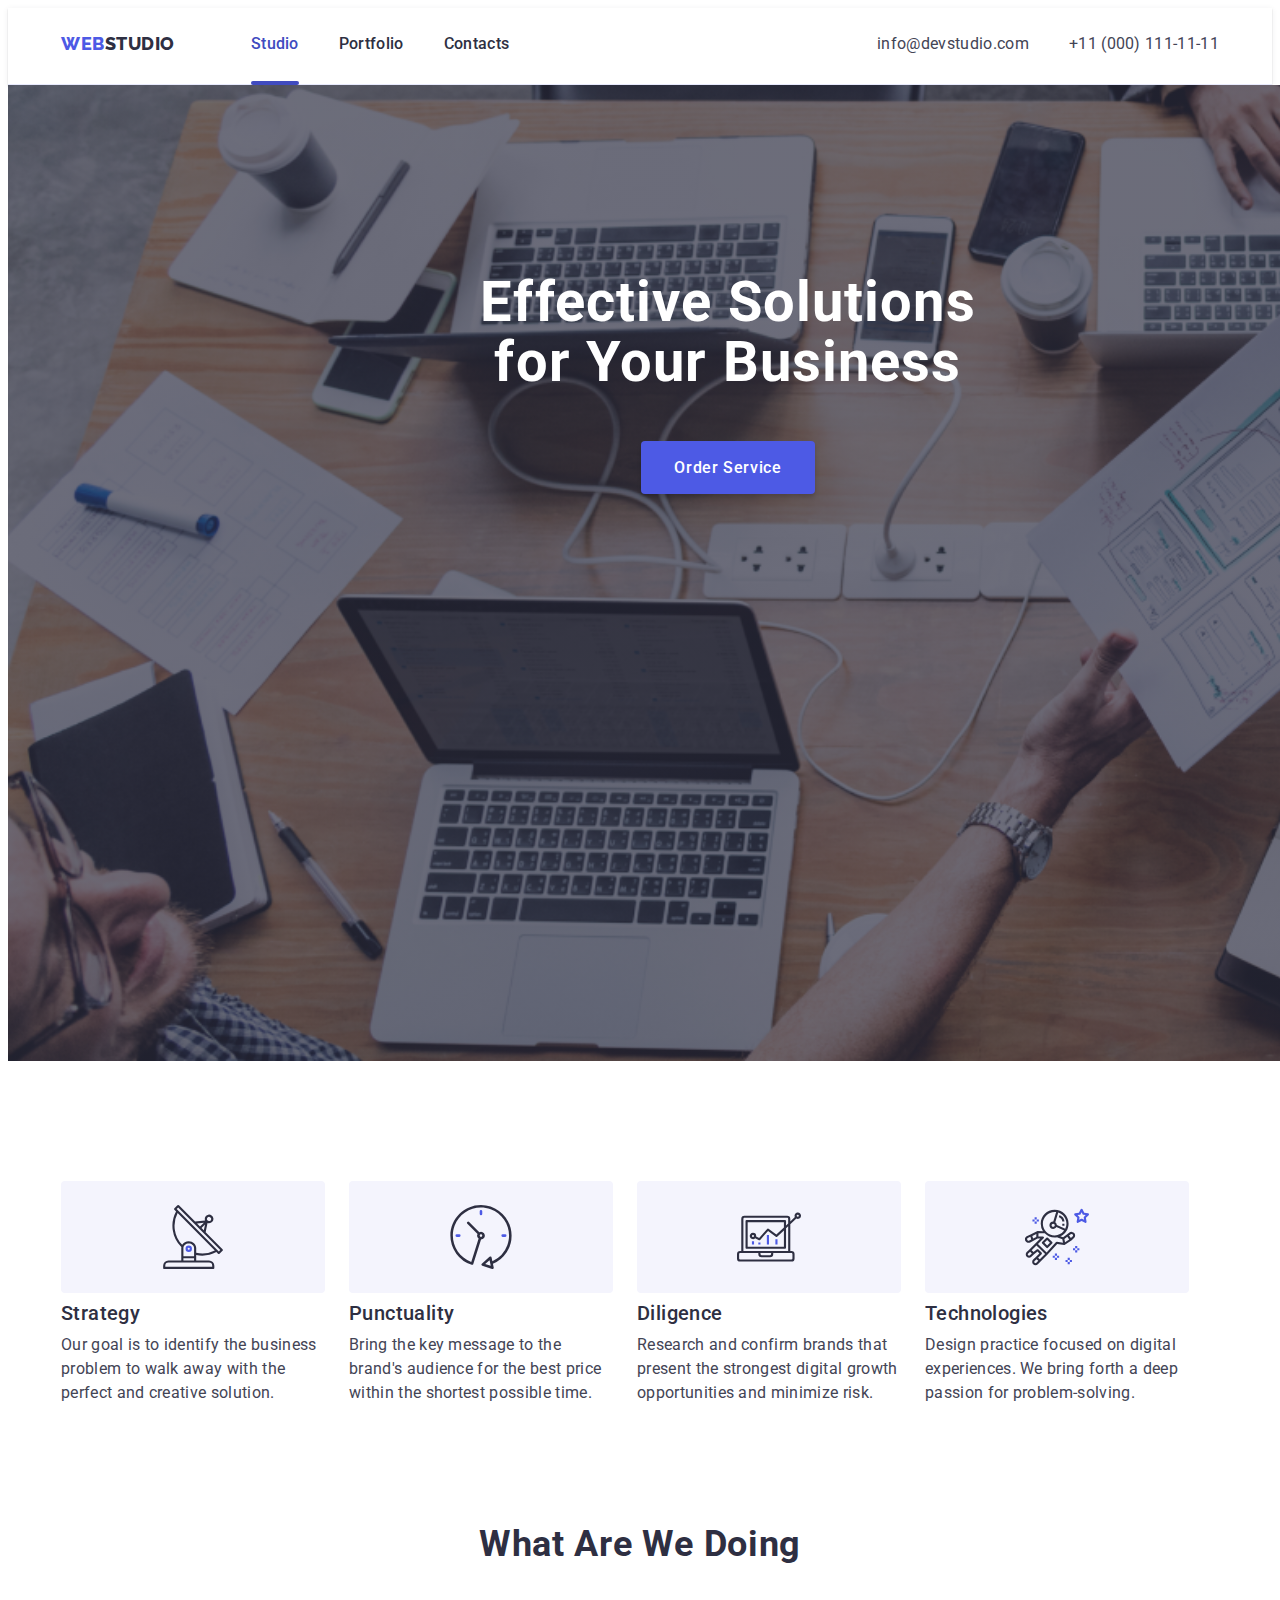
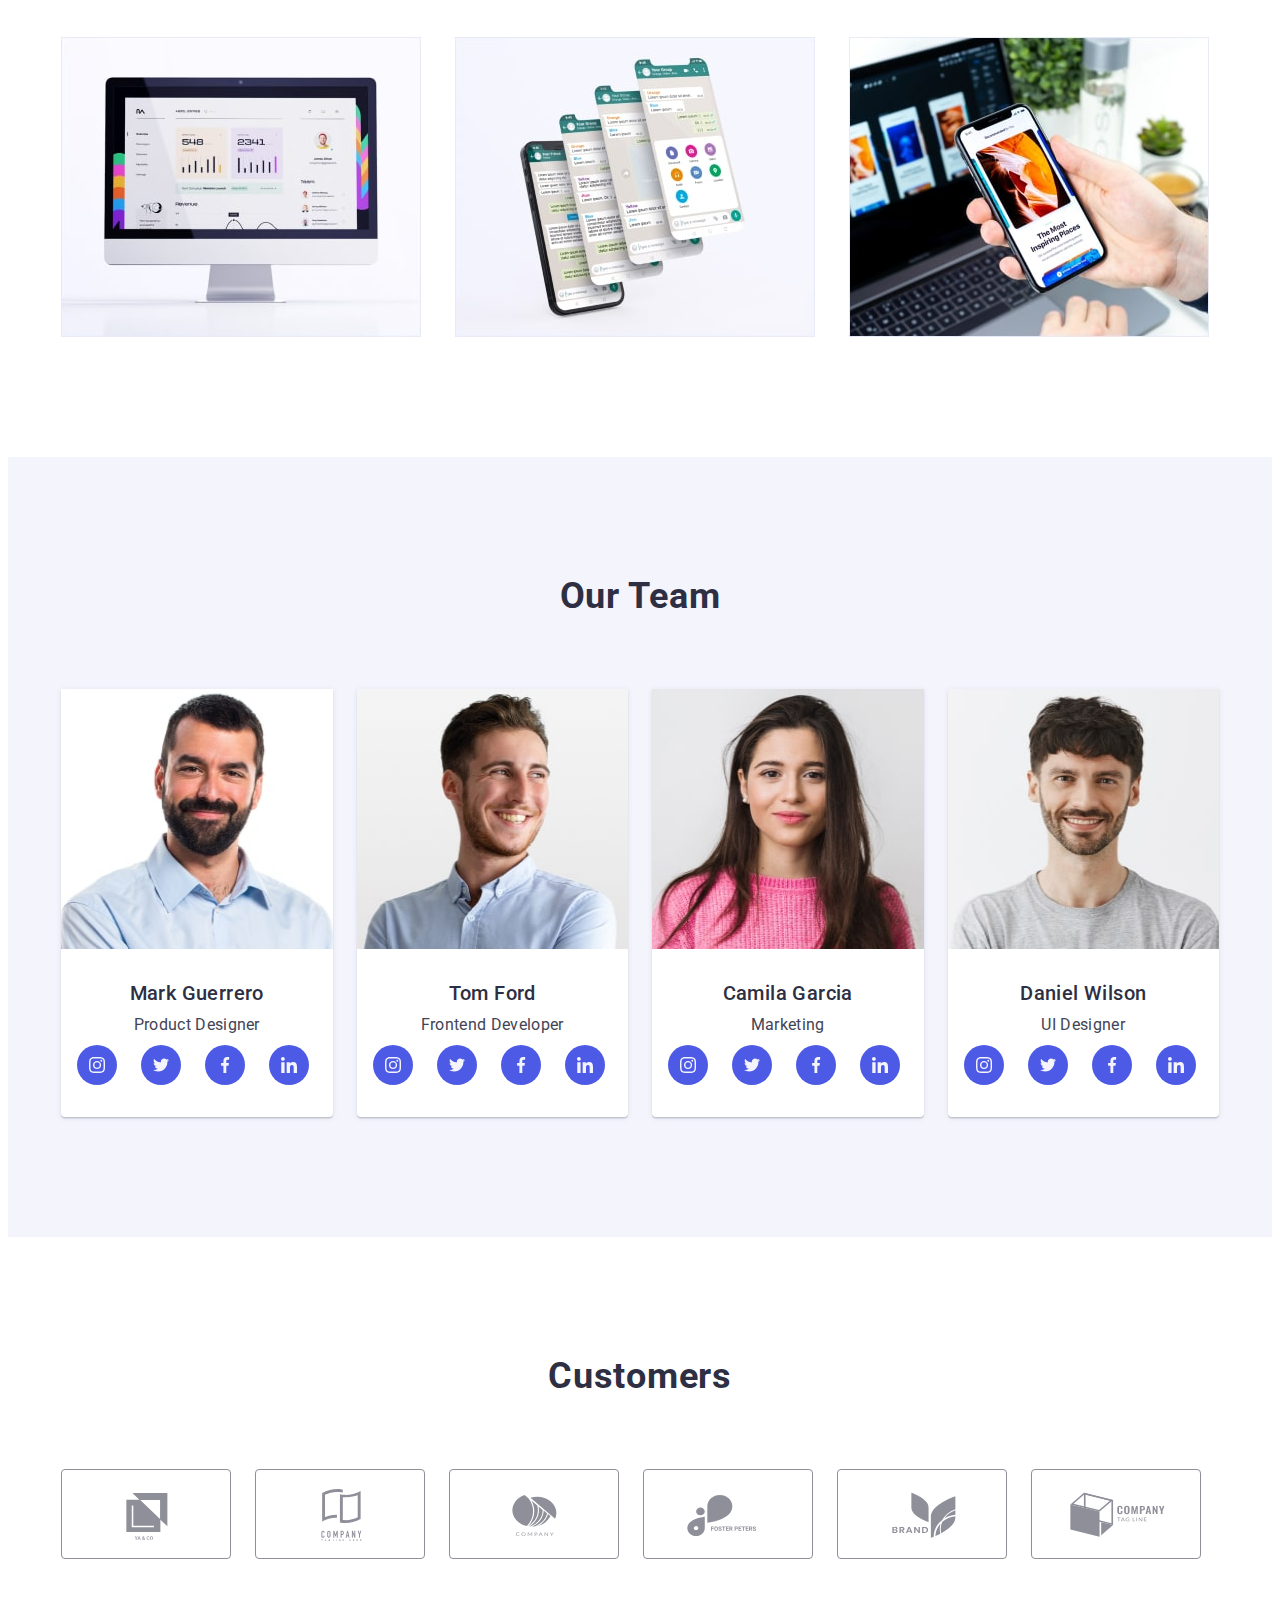
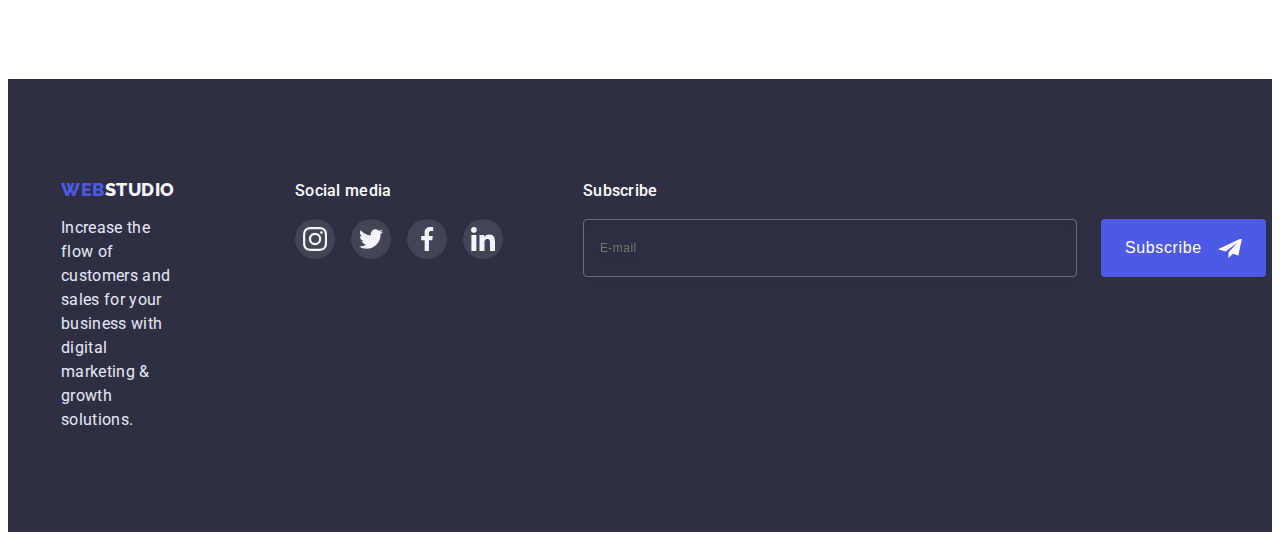
==== index.html @ 468de04d "modal" ====
<!DOCTYPE html>
<html lang="en">
  <head>
    <meta charset="UTF-8" />
    <meta http-equiv="X-UA-Compatible" content="IE=edge" />
    <meta name="viewport" content="width=device-width, initial-scale=1.0" />
    <link rel="preconnect" href="https://fonts.googleapis.com" />
    <link rel="preconnect" href="https://fonts.gstatic.com" crossorigin />
    <link
      href="https://fonts.googleapis.com/css2?family=Raleway:wght@800&family=Roboto:wght@400;500;700;900&display=swap"
      rel="stylesheet"
    />
    <link
      rel="stylesheet"
      href="https://cdnjs.cloudflare.com/ajax/libs/modern-normalize/1.1.0/modern-normalize.min.css"
      integrity="sha512-wpPYUAdjBVSE4KJnH1VR1HeZfpl1ub8YT/NKx4PuQ5NmX2tKuGu6U/JRp5y+Y8XG2tV+wKQpNHVUX03MfMFn9Q=="
      crossorigin="anonymous"
      referrerpolicy="no-referrer"
    />
    <link rel="stylesheet" href="./css/style.css" />
    <title>WebStudio</title>
  </head>
  <body>
    <!-- $$$$$$$$$$$$$$$$$$$$ HEADER $$$$$$$$$$$$$$$$$$$$ -->
    <header class="header">
      <div class="container container-header">
        <nav class="header-nav">
          <a href="./index.html" class="header-logo-link link"
            ><span class="header-span">Web</span>Studio</a
          >
          <ul class="header-nav-list list">
            <li class="header-nav-item">
              <a href="./index.html" class="header-nav-link link current"
                >Studio</a
              >
            </li>
            <li class="header-nav-item">
              <a href="./portfolio.html" class="header-nav-link link"
                >Portfolio</a
              >
            </li>
            <li class="header-nav-item">
              <a href="" class="header-nav-link link">Contacts</a>
            </li>
          </ul>
        </nav>
        <address class="header-address">
          <ul class="header-address-list list">
            <li class="header-address-item">
              <a
                href="mailto:info@devstudio.com"
                class="header-address-link link"
                >info@devstudio.com</a
              >
            </li>
            <li class="header-address-item">
              <a href="tel:+110001111111" class="header-address-link link"
                >+11 (000) 111-11-11</a
              >
            </li>
          </ul>
        </address>
      </div>
    </header>
    <!-- $$$$$$$$$$$$$$$$$$$$ /HEADER $$$$$$$$$$$$$$$$$$$$ -->
    <!-- $$$$$$$$$$$$$$$$$$$$ MAIN $$$$$$$$$$$$$$$$$$$$ -->
    <main class="main">
      <!-- ********** HERO ********** -->
      <section class="hero">
        <div class="container container-hero">
          <h1 class="hero-title">Effective Solutions for Your Business</h1>
          <button type="button" class="hero-btn" data-modal-open>
            Order Service
          </button>
        </div>
      </section>
      <!-- ********** /HERO ********** -->
      <!-- ********** SKILLS ********** -->
      <section class="skills">
        <div class="container container-slills">
          <h2 class="hidden">Skills</h2>
          <ul class="skills-list list">
            <li class="skills-item">
              <div class="skills-item-div">
                <svg class="skills-svg" width="64" height="64">
                  <use href="./images/svg/sprite.svg#icon-antenna"></use>
                </svg>
              </div>
              <h3 class="skills-item-title">Strategy</h3>
              <p class="skills-item-text">
                Our goal is to identify the business problem to walk away with
                the perfect and creative solution.
              </p>
            </li>
            <li class="skills-item">
              <div class="skills-item-div">
                <svg class="skills-svg" width="64" height="64">
                  <use href="./images/svg/sprite.svg#icon-clock"></use>
                </svg>
              </div>
              <h3 class="skills-item-title">Punctuality</h3>
              <p class="skills-item-text">
                Bring the key message to the brand's audience for the best price
                within the shortest possible time.
              </p>
            </li>
            <li class="skills-item">
              <div class="skills-item-div">
                <svg class="skills-svg" width="64" height="64">
                  <use href="./images/svg/sprite.svg#icon-diagram"></use>
                </svg>
              </div>
              <h3 class="skills-item-title">Diligence</h3>
              <p class="skills-item-text">
                Research and confirm brands that present the strongest digital
                growth opportunities and minimize risk.
              </p>
            </li>
            <li class="skills-item">
              <div class="skills-item-div">
                <svg class="skills-svg" width="64" height="64">
                  <use href="./images/svg/sprite.svg#icon-astronaut"></use>
                </svg>
              </div>
              <h3 class="skills-item-title">Technologies</h3>
              <p class="skills-item-text">
                Design practice focused on digital experiences. We bring forth a
                deep passion for problem-solving.
              </p>
            </li>
          </ul>
        </div>
      </section>
      <!-- ********** /SKILLS ********** -->
      <!-- ********** WORK ********** -->
      <section class="work">
        <div class="container container-work">
          <h2 class="work-title">What are we doing</h2>
          <ul class="work-list list">
            <li class="work-item">
              <img
                src="./images/studio-Image/profile_of_a_person_on_a_computer-min.jpg"
                alt="Profile of a person on a computer"
                width="360"
                height="300"
                class="work-img"
              />
            </li>
            <li class="work-item">
              <img
                src="./images/studio-Image/a_phone_with_an_image_of_a_messenger-min.jpg"
                alt="A phone with an image of a messenger"
                width="360"
                height="300"
                class="work-img"
              />
            </li>
            <li class="work-item">
              <img
                src="./images/studio-Image/a_phone_with_an_image_of_a_desert_with_the_name_of_the_most_inspiring_places_and_a_laptop_with_the_same_description_in_the_background-min.jpg"
                alt="A phone with an image of a desert with the name of the most inspiring places and a laptop with the sam description in the background"
                width="360"
                height="300"
                class="work-img"
              />
            </li>
          </ul>
        </div>
      </section>
      <!-- ********** /WORK ********** -->
      <!-- ********** TEAM ********** -->
      <section class="team">
        <div class="container container-team">
          <h2 class="team-title">Our team</h2>
          <ul class="team-list list">
            <li class="team-item">
              <img
                src="./images/studio-Image/mark_guerrero-min.jpg"
                alt="A man with a thick beard in a white shirt"
                width="264"
                height="260"
                class="team-img"
              />
              <div class="team-item-wrap">
                <h3 class="team-item-title">Mark Guerrero</h3>
                <p class="team-item-text">Product Designer</p>
                <ul class="social-list list">
                  <li class="social-item">
                    <a class="social-link" href="/index.html">
                      <svg class="social-svg" width="16" height="16">
                        <use
                          href="./images/svg/sprite.svg#icon-instagram"
                        ></use>
                      </svg>
                    </a>
                  </li>
                  <li class="social-item">
                    <a class="social-link" href="/index.html">
                      <svg class="social-svg" width="16" height="16">
                        <use href="./images/svg/sprite.svg#icon-twitter"></use>
                      </svg>
                    </a>
                  </li>
                  <li class="social-item">
                    <a class="social-link" href="/index.html">
                      <svg class="social-svg" width="16" height="16">
                        <use href="./images/svg/sprite.svg#icon-facebook"></use>
                      </svg>
                    </a>
                  </li>
                  <li class="social-item">
                    <a class="social-link" href="/index.html">
                      <svg class="social-svg" width="16" height="16">
                        <use href="./images/svg/sprite.svg#icon-linkedin"></use>
                      </svg>
                    </a>
                  </li>
                </ul>
              </div>
            </li>
            <li class="team-item">
              <img
                src="./images/studio-Image/tom_ford-min.jpg"
                alt="Smiling man in a white shirt"
                width="264"
                height="260"
                class="team-img"
              />
              <div class="team-item-wrap">
                <h3 class="team-item-title">Tom Ford</h3>
                <p class="team-item-text">Frontend Developer</p>
                <ul class="social-list list">
                  <li class="social-item">
                    <a class="social-link" href="/index.html">
                      <svg class="social-svg" width="16" height="16">
                        <use
                          href="./images/svg/sprite.svg#icon-instagram"
                        ></use>
                      </svg>
                    </a>
                  </li>
                  <li class="social-item">
                    <a class="social-link" href="/index.html">
                      <svg class="social-svg" width="16" height="16">
                        <use href="./images/svg/sprite.svg#icon-twitter"></use>
                      </svg>
                    </a>
                  </li>
                  <li class="social-item">
                    <a class="social-link" href="/index.html">
                      <svg class="social-svg" width="16" height="16">
                        <use href="./images/svg/sprite.svg#icon-facebook"></use>
                      </svg>
                    </a>
                  </li>
                  <li class="social-item">
                    <a class="social-link" href="/index.html">
                      <svg class="social-svg" width="16" height="16">
                        <use href="./images/svg/sprite.svg#icon-linkedin"></use>
                      </svg>
                    </a>
                  </li>
                </ul>
              </div>
            </li>
            <li class="team-item">
              <img
                src="./images/studio-Image/camila_garcia-min.jpg"
                alt="A girl with brown hair in a pink sweater"
                width="264"
                height="260"
                class="team-img"
              />
              <div class="team-item-wrap">
                <h3 class="team-item-title">Camila Garcia</h3>
                <p class="team-item-text">Marketing</p>
                <ul class="social-list list">
                  <li class="social-item">
                    <a class="social-link" href="/index.html">
                      <svg class="social-svg" width="16" height="16">
                        <use
                          href="./images/svg/sprite.svg#icon-instagram"
                        ></use>
                      </svg>
                    </a>
                  </li>
                  <li class="social-item">
                    <a class="social-link" href="/index.html">
                      <svg class="social-svg" width="16" height="16">
                        <use href="./images/svg/sprite.svg#icon-twitter"></use>
                      </svg>
                    </a>
                  </li>
                  <li class="social-item">
                    <a class="social-link" href="/index.html">
                      <svg class="social-svg" width="16" height="16">
                        <use href="./images/svg/sprite.svg#icon-facebook"></use>
                      </svg>
                    </a>
                  </li>
                  <li class="social-item">
                    <a class="social-link" href="/index.html">
                      <svg class="social-svg" width="16" height="16">
                        <use href="./images/svg/sprite.svg#icon-linkedin"></use>
                      </svg>
                    </a>
                  </li>
                </ul>
              </div>
            </li>
            <li class="team-item">
              <img
                src="./images/studio-Image/daniel_wilson-min.jpg"
                alt="A smiling guy in a gray t-shirt"
                width="264"
                height="260"
                class="team-img"
              />
              <div class="team-item-wrap">
                <h3 class="team-item-title">Daniel Wilson</h3>
                <p class="team-item-text">UI Designer</p>
                <ul class="social-list list">
                  <li class="social-item">
                    <a class="social-link" href="/index.html">
                      <svg class="social-svg" width="16" height="16">
                        <use
                          href="./images/svg/sprite.svg#icon-instagram"
                        ></use>
                      </svg>
                    </a>
                  </li>
                  <li class="social-item">
                    <a class="social-link" href="/index.html">
                      <svg class="social-svg" width="16" height="16">
                        <use href="./images/svg/sprite.svg#icon-twitter"></use>
                      </svg>
                    </a>
                  </li>
                  <li class="social-item">
                    <a class="social-link" href="/index.html">
                      <svg class="social-svg" width="16" height="16">
                        <use href="./images/svg/sprite.svg#icon-facebook"></use>
                      </svg>
                    </a>
                  </li>
                  <li class="social-item">
                    <a class="social-link" href="/index.html">
                      <svg class="social-svg" width="16" height="16">
                        <use href="./images/svg/sprite.svg#icon-linkedin"></use>
                      </svg>
                    </a>
                  </li>
                </ul>
              </div>
            </li>
          </ul>
        </div>
      </section>
      <!-- ********** /TEAM ********** -->
      <!-- ********** CUSTOMERS ********** -->
      <section class="customers">
        <div class="container container-customers">
          <h2 class="customers-title">Customers</h2>
          <ul class="customers-list list">
            <li class="customers-item">
              <a href="./index.html" class="customers-link">
                <svg class="customers-svg" width="104" height="56">
                  <use href="./images/svg/sprite.svg#icon-ya-co"></use>
                </svg>
              </a>
            </li>
            <li class="customers-item">
              <a href="./index.html" class="customers-link">
                <svg class="customers-svg" width="104" height="56">
                  <use href="./images/svg/sprite.svg#icon-tagline-here"></use>
                </svg>
              </a>
            </li>
            <li class="customers-item">
              <a href="./index.html" class="customers-link">
                <svg class="customers-svg" width="104" height="56">
                  <use href="./images/svg/sprite.svg#icon-company"></use>
                </svg>
              </a>
            </li>
            <li class="customers-item">
              <a href="./index.html" class="customers-link">
                <svg class="customers-svg" width="104" height="56">
                  <use href="./images/svg/sprite.svg#icon-fister-peters"></use>
                </svg>
              </a>
            </li>
            <li class="customers-item">
              <a href="./index.html" class="customers-link">
                <svg class="customers-svg" width="104" height="56">
                  <use href="./images/svg/sprite.svg#icon-brand"></use>
                </svg>
              </a>
            </li>
            <li class="customers-item">
              <a href="./index.html" class="customers-link">
                <svg class="customers-svg" width="104" height="56">
                  <use href="./images/svg/sprite.svg#icon-tag-line"></use>
                </svg>
              </a>
            </li>
          </ul>
        </div>
      </section>
      <!-- ********** /CUSTOMERS ********** -->
    </main>
    <!-- $$$$$$$$$$$$$$$$$$$$ /MAIN $$$$$$$$$$$$$$$$$$$$ -->
    <!-- $$$$$$$$$$$$$$$$$$$$ FOOTER $$$$$$$$$$$$$$$$$$$$ -->
    <footer class="footer">
      <div class="container container-footer">
        <div class="footer-left">
          <a href="./index.html" class="footer-logo link"
            ><span class="footer-span">Web</span>Studio</a
          >
          <p class="footer-text">
            Increase the flow of customers and sales for your business with
            digital marketing & growth solutions.
          </p>
        </div>
        <div class="footer-right">
          <p class="footer-right-text">Social media</p>
          <ul class="footer-list list">
            <li class="footer-item">
              <a class="footer-list-link" href="./index.html">
                <svg class="footer-svg" width="24" height="24">
                  <use href="./images/svg/sprite.svg#icon-instagram"></use>
                </svg>
              </a>
            </li>
            <li class="footer-item">
              <a class="footer-list-link" href="./index.html">
                <svg class="footer-svg" width="24" height="24">
                  <use href="./images/svg/sprite.svg#icon-twitter"></use>
                </svg>
              </a>
            </li>
            <li class="footer-item">
              <a class="footer-list-link" href="./index.html">
                <svg class="footer-svg" width="24" height="24">
                  <use href="./images/svg/sprite.svg#icon-facebook"></use>
                </svg>
              </a>
            </li>
            <li class="footer-item">
              <a class="footer-list-link" href="./index.html">
                <svg class="footer-svg" width="24" height="24">
                  <use href="./images/svg/sprite.svg#icon-linkedin"></use>
                </svg>
              </a>
            </li>
          </ul>
        </div>
        <div class="subscribe">
          <p class="subscribe-text">Subscribe</p>
          <div class="subscribe-buttons">
            <input class="subscribe-input" type="text" placeholder="E-mail" />
            <button class="subscribe-button" type="button">
              <span class="subscribe-span">Subscribe</span>
              <svg class="subscribe-svg" width="24" height="24">
                <use href="./images/svg/sprite.svg#icon-send"></use>
              </svg>
            </button>
          </div>
        </div>
      </div>
    </footer>
    <!-- $$$$$$$$$$$$$$$$$$$$ /FOOTER $$$$$$$$$$$$$$$$$$$$ -->

    <!-- $$$$$$$$$$$$$$$$$$$$ BACKDROP $$$$$$$$$$$$$$$$$$$$ -->

    <div class="backdrop is-hidden" data-modal>
      <div class="modal">
        <button type="button" class="modal-close-button" data-modal-close>
          <svg class="modal-close-icon" width="8" height="8">
            <use href="./images/svg/sprite.svg#icon-close-black"></use>
          </svg>
        </button>
        <p class="modal-text">Leave your contacts and we will call you back</p>
        <form class="modal-form">
          <label class="label-wrap">
            <span class="input-text">Name</span>
            <span class="input-wrap">
              <input class="form-input" name="user-name" type="text" />
              <svg class="input-icon" width="18" height="24">
                <use href="./images/svg/sprite.svg#icon-person"></use>
              </svg>
            </span>
          </label>
          <label class="label-wrap">
            <span class="input-text">Phone</span>
            <span class="input-wrap">
              <input class="form-input" name="user-phone" type="tel" />
              <svg class="input-icon" width="18" height="24">
                <use href="./images/svg/sprite.svg#icon-phone"></use>
              </svg>
            </span>
          </label>
          <label class="label-wrap">
            <span class="input-text">Email</span>
            <span class="input-wrap">
              <input class="form-input" name="user-email" type="email" />
              <svg class="input-icon" width="18" height="24">
                <use href="./images/svg/sprite.svg#icon-email"></use>
              </svg>
            </span>
          </label>
          <div class="textarea-wrap">
            <label class="textarea-text" for="user-text">Comment</label>
            <textarea
              class="modal-message"
              id="user-text"
              name="user-text"
              placeholder="Text input"
            ></textarea>
          </div>
          <div class="check-wrap">
            <input
              class="agree-check hidden"
              id="policy"
              type="checkbox"
              value="true"
            />
            <label class="label-check" for="policy">
              <span class="policy-text">
                I accept the terms and conditions of the
                <a class="policy-link" href="./index.html">Privacy Policy</a>
              </span>
            </label>
          </div>
          <button class="modal-button-submit" type="submit">Send</button>
        </form>
      </div>
    </div>
    <script src="./js/modal.js"></script>
    <!-- $$$$$$$$$$$$$$$$$$$$ /BACKDROP $$$$$$$$$$$$$$$$$$$$ -->
  </body>
</html>
---- css/style.css ----
/* @@@@@@@@@@@@@@@@@@@@ STUDIO @@@@@@@@@@@@@@@@@@@@ */

:root {
  --primary-brand-color: #4d5ae5;
  --active-filter-background-color: #404bbf;
  --main-color: #2e2f42;
  --hero-and-footer-background-color: #2e2f42;
  --secondary-color: #434455;
  --hero-text-color: #ffffff;
  --our-team-background-color: #f4f4fd;
  --filter-background-color: #f4f4fd;
}

body {
  font-family: "Roboto", sans-serif;
  color: var(--main-color);
}

.hidden {
  position: absolute;
  width: 1px;
  height: 1px;
  margin: -1px;
  border: 0;
  padding: 0;
  white-space: nowrap;
  clip-path: inset(100%);
  clip: rect(0 0 0 0);
  overflow: hidden;
}

.link {
  text-decoration: none;
}

.list {
  list-style: none;
}

.container {
  max-width: 1158px;
  padding-left: 15px;
  padding-right: 15px;
  margin: 0 auto;
}

p,
h1,
h2,
h3,
h4 {
  margin: 0;
}

ul {
  margin: 0;
  padding-left: 0;
}

img {
  display: block;
}

/* $$$$$$$$$$$$$$$$$$$$ HEADER $$$$$$$$$$$$$$$$$$$$ */

.header {
  border-bottom: 1px solid #e7e9fc;
  box-shadow: 0px 2px 1px rgba(46, 47, 66, 0.08),
    0px 1px 1px rgba(46, 47, 66, 0.16), 0px 1px 6px rgba(46, 47, 66, 0.08);
  padding-top: 24px;
  padding-bottom: 24px;
}

.container-header {
  display: flex;
}

.header-nav {
  display: flex;
}

.header-logo-link {
  font-family: "Raleway", sans-serif;
  font-weight: 800;
  font-size: 18px;
  line-height: 1.33;
  letter-spacing: 0.03em;
  text-transform: uppercase;
  color: inherit;
  margin-right: 76px;
}

.header-span {
  color: var(--primary-brand-color);
}

.header-nav-list {
  display: flex;
  gap: 40px;
}

.header-nav-item {
}

.header-nav-link {
  font-weight: 500;
  font-size: 16px;
  line-height: 1.5;
  letter-spacing: 0.02em;
  color: inherit;
  border-top: 5px solid transparent;
  border-bottom: 5px solid transparent;
  transition: color 250ms cubic-bezier(0.4, 0, 0.2, 1);
}

.header-nav-link:is(:hover, :focus) {
  color: var(--active-filter-background-color);
}

.current {
  color: var(--active-filter-background-color);
}

.current::after {
  content: "";
  display: block;
  width: 100%;
  height: 4px;
  background-color: #404bbf;
  border-radius: 2px;
  position: relative;
  top: 25px;
  pointer-events: none;
}

.header-address {
  margin-left: auto;
}

.header-address-list {
  display: flex;
}

.header-address-item:not(:last-child) {
  margin-right: 40px;
}

.header-address-link {
  font-style: normal;
  font-size: 16px;
  line-height: 1.5;
  letter-spacing: 0.02em;
  color: var(--secondary-color);
  border-top: 5px solid transparent;
  border-bottom: 5px solid transparent;
  transition: color 250ms cubic-bezier(0.4, 0, 0.2, 1);
}

.header-address-link:is(:hover, :focus) {
  color: var(--active-filter-background-color);
}

/* $$$$$$$$$$$$$$$$$$$$ /HEADER $$$$$$$$$$$$$$$$$$$$ */

/* $$$$$$$$$$$$$$$$$$$$ MAIN $$$$$$$$$$$$$$$$$$$$ */

/* ********** HERO ********** */

.hero {
  padding-top: 188px;
  padding-bottom: 188px;
  background-color: rgba(46, 47, 66, 0.7);
  background-image: linear-gradient(
      rgba(46, 47, 66, 0.7) 0%,
      rgba(46, 47, 66, 0.7) 50%
    ),
    url(../images/portfolio-Image/background-hero.jpg);
  text-align: center;
  background-size: cover;
  background-repeat: no-repeat;
  width: 1440px;
  height: 600px;
  margin: 0 auto;
}

.container-hero {
  flex-direction: column;
  align-items: center;
}

.hero-title {
  font-size: 56px;
  line-height: 1.07;
  text-align: center;
  letter-spacing: 0.02em;
  color: var(--hero-text-color);
  margin: 0 auto;
  margin-bottom: 48px;
  max-width: 496px;
}
.hero-btn {
  background-color: var(--primary-brand-color);
  box-shadow: 0px 4px 4px rgba(0, 0, 0, 0.15);
  font-weight: 500;
  font-size: 16px;
  line-height: 1.5x;
  letter-spacing: 0.04em;
  color: #ffffff;
  cursor: pointer;
  font-family: inherit;
  padding: 16px 32px;
  border: 1px solid transparent;
  border-radius: 4px;
  transition: background-color 250ms cubic-bezier(0.4, 0, 0.2, 1),
    box-shadow 250ms cubic-bezier(0.4, 0, 0.2, 1);
}

.hero-btn:is(:hover, :focus) {
  background-color: var(--active-filter-background-color);
  box-shadow: 0px 4px 4px rgba(0, 0, 0, 0.15);
}

/* ********** /HERO ********** */

/* ********** SKILLS ********** */

.skills {
  padding-top: 120px;
}

.container-slills {
  display: flex;
}

.skills-list {
  display: flex;
  gap: 24px;
}

.skills-item {
  width: 264px;
}

.skills-item-div {
  background-color: #f4f4fd;
  border-radius: 4px;
  width: 264px;
  height: 112px;
  margin-bottom: 8px;
  display: flex;
  justify-content: center;
  align-items: center;
}

.skills-svg {
}

.skills-item-title {
  font-weight: 500;
  font-size: 20px;
  line-height: 1.2;
  letter-spacing: 0.02em;
  margin-bottom: 8px;
}

.skills-item-text {
  font-size: 16px;
  line-height: 1.5;
  letter-spacing: 0.02em;
  color: var(--secondary-color);
}

/* ********** /SKILLS ********** */

/* ********** WORK ********** */

.work {
  padding-top: 120px;
  padding-bottom: 120px;
}

.work-title {
  font-size: 36px;
  line-height: 1.11;
  text-align: center;
  letter-spacing: 0.02em;
  text-transform: capitalize;
  color: inherit;
  margin-bottom: 72px;
}

.work-list {
  display: flex;
  gap: 24px;
}

.work-item {
  width: calc((100% - 48px) / 3);
}

.work-img {
}

/* ********** /WORK ********** */

/* ********** TEAM ********** */

.team {
  background-color: var(--our-team-background-color);
  padding-top: 120px;
  padding-bottom: 120px;
}

.team-title {
  font-size: 36px;
  line-height: 1.11;
  text-align: center;
  letter-spacing: 0.02em;
  text-transform: capitalize;
  color: var(--main-color);
  margin-bottom: 72px;
}

.team-list {
  display: flex;
  gap: 24px;
}

.team-item {
  background-color: #ffffff;
  box-shadow: 0px 1px 6px rgba(46, 47, 66, 0.08),
    0px 1px 1px rgba(46, 47, 66, 0.16), 0px 2px 1px rgba(46, 47, 66, 0.08);
  width: calc((100% - 72px) / 4);
  border-radius: 0px 0px 4px 4px;
}

.team-item-wrap {
  padding: 32px 16px;
  text-align: center;
}

.team-img {
  width: 100%;
}

.team-item-title {
  font-weight: 500;
  font-size: 20px;
  line-height: 1.2;
  letter-spacing: 0.02em;
  color: inherit;
  margin-bottom: 8px;
}

.team-item-text {
  font-size: 16px;
  line-height: 1.5;
  letter-spacing: 0.02em;
  color: var(--secondary-color);
  margin-bottom: 8px;
}

.social-list {
  display: flex;
  gap: 24px;
}

.social-item {
  width: 40px;
  height: 40px;
}

.social-link {
  display: flex;
  justify-content: center;
  align-items: center;
  width: 100%;
  height: 100%;
  border-radius: 50%;
  background-color: #4d5ae5;
  transition: background-color 250ms cubic-bezier(0.4, 0, 0.2, 1);
}

.social-link:is(:hover, :focus) {
  background-color: #404bbf;
}

.social-svg {
  fill: #f4f4fd;
}

/* ********** /TEAM ********** */

/* ********** CUSTOMERS ********** */

.customers {
  padding-top: 120px;
  padding-bottom: 120px;
}

.customers-title {
  font-size: 36px;
  line-height: 1.11;
  text-align: center;
  letter-spacing: 0.02em;
  text-transform: capitalize;
  color: var(--main-color);
  margin-bottom: 72px;
}

.customers-list {
  display: flex;
  gap: 24px;
}

.customers-item {
}

.customers-link {
  width: 168px;
  height: 88px;
  color: #8e8f99;
  border: 1px solid currentColor;
  border-radius: 4px;
  display: flex;
  justify-content: center;
  align-items: center;
  transition: color 250ms cubic-bezier(0.4, 0, 0.2, 1);
}

.customers-link:is(:hover, :focus) {
  color: #404bbf;
}

.customers-svg {
  fill: currentColor;
}

/* ********** /CUSTOMERS ********** */

/* $$$$$$$$$$$$$$$$$$$$ /MAIN $$$$$$$$$$$$$$$$$$$$ */

/* $$$$$$$$$$$$$$$$$$$$ FOOTER $$$$$$$$$$$$$$$$$$$$ */

.footer {
  background-color: var(--hero-and-footer-background-color);
  padding-top: 100px;
  padding-bottom: 100px;
}

.container-footer {
  display: flex;
}

.footer-left {
  width: 264px;
  margin-right: 120px;
}

.footer-logo {
  font-family: "Raleway", sans-serif;
  font-weight: 800;
  font-size: 18px;
  line-height: 1.17;
  letter-spacing: 0.03em;
  text-transform: uppercase;
  color: #f4f4fd;
}

.footer-span {
  color: var(--primary-brand-color);
}

.footer-text {
  font-size: 16px;
  line-height: 1.5;
  letter-spacing: 0.02em;
  color: #e7e9fc;
  margin-top: 16px;
  max-width: 264px;
}

.footer-right-text {
  font-weight: 500;
  font-size: 16px;
  line-height: 1.5;
  letter-spacing: 0.02em;
  color: var(--hero-text-color);
  margin-bottom: 16px;
}

.footer-list {
  display: flex;
  gap: 16px;
}

.footer-item {
  width: 40px;
  height: 40px;
}

.footer-list-link {
  border-radius: 50%;
  background-color: rgba(255, 255, 255, 0.1);
  display: flex;
  justify-content: center;
  align-items: center;
  width: 100%;
  height: 100%;
  transition: background-color 250ms cubic-bezier(0.4, 0, 0.2, 1);
}

.footer-list-link:is(:hover, :focus) {
  background-color: #31d0aa;
}

.footer-svg {
  fill: #f4f4fd;
}

.subscribe {
  margin-left: 80px;
}

.subscribe-text {
  font-weight: 500;
  font-size: 16px;
  line-height: 1.5;
  letter-spacing: 0.02em;
  color: var(--hero-text-color);
  margin-bottom: 16px;
}

.subscribe-buttons {
  display: flex;
}

.subscribe-input {
  width: 264px;
  height: 40px;
  border: 1px solid rgba(255, 255, 255, 0.3);
  filter: drop-shadow(0px 4px 4px rgba(0, 0, 0, 0.15));
  border-radius: 4px;
  background-color: transparent;
  font-size: 12px;
  line-height: 2;
  letter-spacing: 0.04em;
  color: rgba(255, 255, 255, 0.6);
  padding: 8px 212px 8px 16px;
  margin-right: 24px;
}

.subscribe-button {
  background-color: var(--primary-brand-color);
  border: none;
  border-radius: 4px;
  display: flex;
  justify-content: center;
  align-items: center;
  padding: 8px 24px;
  cursor: pointer;
  transition: background-color 250ms cubic-bezier(0.4, 0, 0.2, 1),
    box-shadow 250ms cubic-bezier(0.4, 0, 0.2, 1);
}

.subscribe-button:is(:hover, :focus) {
  background-color: var(--active-filter-background-color);
  box-shadow: 0px 4px 4px rgba(0, 0, 0, 0.15);
}

.subscribe-span {
  font-weight: 500;
  font-size: 16px;
  line-height: 1.5;
  letter-spacing: 0.04em;
  color: var(--hero-text-color);
  margin-right: 16px;
}

.subscribe-svg {
  fill: #ffffff;
  background-size: cover;
}

/* $$$$$$$$$$$$$$$$$$$$ /FOOTER $$$$$$$$$$$$$$$$$$$$ */

/* $$$$$$$$$$$$$$$$$$$$ BACKDROP $$$$$$$$$$$$$$$$$$$$ */

.backdrop {
  position: fixed;
  top: 0;
  width: 100%;
  height: 100%;
  background-color: rgba(46, 47, 66, 0.4);
  transition: opacity 250ms cubic-bezier(0.4, 0, 0.2, 1),
    visibility 250ms cubic-bezier(0.4, 0, 0.2, 1);
}

.modal {
  position: absolute;
  top: 50%;
  left: 50%;
  transform: translate(-50%, -50%) scale(1);
  width: 408px;
  min-height: 576px;
  background: #fcfcfc;
  box-shadow: 0px 1px 1px rgba(0, 0, 0, 0.14), 0px 1px 3px rgba(0, 0, 0, 0.12),
    0px 2px 1px rgba(0, 0, 0, 0.2);
  border-radius: 4px;
  padding: 24px;
  transition: transform 250ms cubic-bezier(0.4, 0, 0.2, 1);
}

.backdrop.is-hidden .modal {
  transform: translate(-50%, -50%) scale(0);
}

.modal-close-button {
  width: 24px;
  height: 24px;
  background: #e7e9fc;
  border: 1px solid rgba(0, 0, 0, 0.1);
  border-radius: 50%;
  display: flex;
  justify-content: center;
  align-items: center;
  margin-left: auto;
  padding: 0;
  cursor: pointer;
  margin-bottom: 24px;
}

.modal-close-icon {
}

.is-hidden {
  opacity: 0;
  visibility: hidden;
  pointer-events: none;
}

.modal-text {
  font-weight: 500;
  font-size: 16px;
  line-height: 1.5;
  text-align: center;
  letter-spacing: 0.02em;
  color: var(--main-color);
  margin-bottom: 16px;
}

.modal-form {
}

.label-wrap {
  margin-bottom: 8px;
  display: flex;
  flex-direction: column;
}

.input-text {
  font-size: 12px;
  line-height: 1.17;
  letter-spacing: 0.04em;
  color: #8e8f99;
  margin-bottom: 4px;
}

.input-wrap {
  position: relative;
}

.form-input {
  width: 100%;
  height: 40px;
  padding-left: 38px;
  background-color: transparent;
  border: 1px solid rgba(33, 33, 33, 0.2);
  border-radius: 4px;
  outline: transparent;
  font-size: 12px;
  line-height: 1.17;
  letter-spacing: 0.04em;
}

.input-icon {
  position: absolute;
  left: 16px;
  top: 50%;
  transform: translateY(-50%);
}

.form-input:focus {
  border-color: var(--primary-brand-color);
}

.form-input:focus + .input-icon {
  fill: var(--primary-brand-color);
}

.textarea-wrap {
  display: flex;
  flex-direction: column;
  margin-bottom: 16px;
}

.textarea-text {
  font-size: 12px;
  line-height: 1.17;
  letter-spacing: 0.04em;
  color: #8e8f99;
  margin-bottom: 4px;
}

.modal-message {
  width: 100%;
  height: 120px;
  padding-top: 8px;
  padding-left: 16px;
  background-color: transparent;
  border: 1px solid rgba(33, 33, 33, 0.2);
  border-radius: 4px;
  outline: transparent;
  resize: none;
  font-size: 12px;
  line-height: 1.17;
  letter-spacing: 0.04em;
}

.modal-message:focus {
  border-color: var(--primary-brand-color);
}

.check-wrap {
  margin-bottom: 24px;
}

.label-check {
  display: flex;
  align-items: center;
}

.label-check::before {
  display: block;
  content: "";
  width: 16px;
  height: 16px;
  border: 1.25px solid #2e2f42;
  border-radius: 2px;
  cursor: pointer;
  margin-right: 8px;
}

.agree-check:checked + .label-check::before {
  background-color: #404bbf;
  background-image: url(../images/studio-Image/vector.svg);
  background-repeat: no-repeat;
  border-color: transparent;
  background-position: center;
}

.agree-check:focus + .label-check::before {
  outline: 2px solid rgba(0, 0, 255, 0.5);
}

.policy-text {
  font-size: 12px;
  line-height: 1.17;
  letter-spacing: 0.04em;
  color: #757575;
}

.policy-link {
  color: #4d5ae5;
}

.modal-button-submit {
  background-color: #4d5ae5;
  box-shadow: 0px 4px 4px rgba(0, 0, 0, 0.15);
  border-radius: 4px;
  font-weight: 500;
  font-size: 16px;
  line-height: 1.5;
  letter-spacing: 0.04em;
  color: #ffffff;
  border: none;
  padding: 16px 32px;
  cursor: pointer;
  display: block;
  margin-left: auto;
  margin-right: auto;
  width: 169px;
}

/* $$$$$$$$$$$$$$$$$$$$ /BACKDROP $$$$$$$$$$$$$$$$$$$$ */

/* @@@@@@@@@@@@@@@@@@@@ /STUDIO @@@@@@@@@@@@@@@@@@@@ */

/* @@@@@@@@@@@@@@@@@@@@ PORTFOLIO @@@@@@@@@@@@@@@@@@@@ */

/* $$$$$$$$$$$$$$$$$$$$ MAIN $$$$$$$$$$$$$$$$$$$$ */

.portfolio-main {
  padding-top: 96px;
  padding-bottom: 120px;
}

.portfolio-main-list-filter {
  margin-bottom: 72px;
  display: flex;
  justify-content: center;
  gap: 24px;
}

.portfolio-main-filter-item {
}

.portfolio-main-filter-btn {
  background-color: var(--filter-background-color);
  font-weight: 500;
  font-size: 16px;
  line-height: 1.5;
  letter-spacing: 0.04em;
  color: var(--primary-brand-color);
  cursor: pointer;
  font-family: inherit;
  border: 1px solid #e7e9fc;
  border-radius: 4px;
  padding: 12px 24px;
  transition: background-color 250ms cubic-bezier(0.4, 0, 0.2, 1),
    color 250ms cubic-bezier(0.4, 0, 0.2, 1),
    box-shadow 250ms cubic-bezier(0.4, 0, 0.2, 1);
}

.portfolio-main-filter-btn:is(:hover, :focus) {
  background-color: var(--active-filter-background-color);
  box-shadow: 0px 3px 1px rgba(0, 0, 0, 0.1), 0px 2px 1px rgba(0, 0, 0, 0.08),
    0px 2px 2px rgba(0, 0, 0, 0.12);
  color: #ffffff;
}

.portfolio-list-card {
  display: flex;
  flex-wrap: wrap;
  row-gap: 48px;
  column-gap: 24px;
}

.portfolio-card {
  max-width: 360px;
}

.portfolio-card-link {
  display: block;
  transition: box-shadow 250ms cubic-bezier(0.4, 0, 0.2, 1);
}

.portfolio-card-link:is(:hover, :focus) {
  box-shadow: 0px 1px 6px rgba(46, 47, 66, 0.08),
    0px 1px 1px rgba(46, 47, 66, 0.16), 0px 2px 1px rgba(46, 47, 66, 0.08);
}

.portfolio-cover {
  position: relative;
  overflow: hidden;
}

.portfolio-card-img {
}

.portfolio-cover-text {
  position: absolute;
  top: 0;
  padding: 40px 32px;
  font-size: 16px;
  line-height: 1.5;
  letter-spacing: 0.02em;
  color: var(--our-team-background-color);
  background-color: var(--primary-brand-color);
  height: 100%;
  transform: translateY(100%);
  transition: transform 250ms cubic-bezier(0.4, 0, 0.2, 1);
  overflow: auto;
}

.portfolio-card-link:is(:hover, :focus) .portfolio-cover-text {
  transform: translateY(0);
}

.portfolio-card-wrap {
  border: 1px solid #e7e9fc;
  padding: 32px 16px;
  border-top: none;
}

.portfolio-card-title {
  font-weight: 500;
  font-size: 20px;
  line-height: 1.2;
  letter-spacing: 0.02em;
  color: var(--main-color);
  margin-bottom: 8px;
}

.portfolio-card-text {
  font-size: 16px;
  line-height: 1.5;
  letter-spacing: 0.02em;
  color: var(--secondary-color);
}

/* $$$$$$$$$$$$$$$$$$$$ /MAIN $$$$$$$$$$$$$$$$$$$$ */

/* @@@@@@@@@@@@@@@@@@@@ /PORTFOLIO @@@@@@@@@@@@@@@@@@@@ */
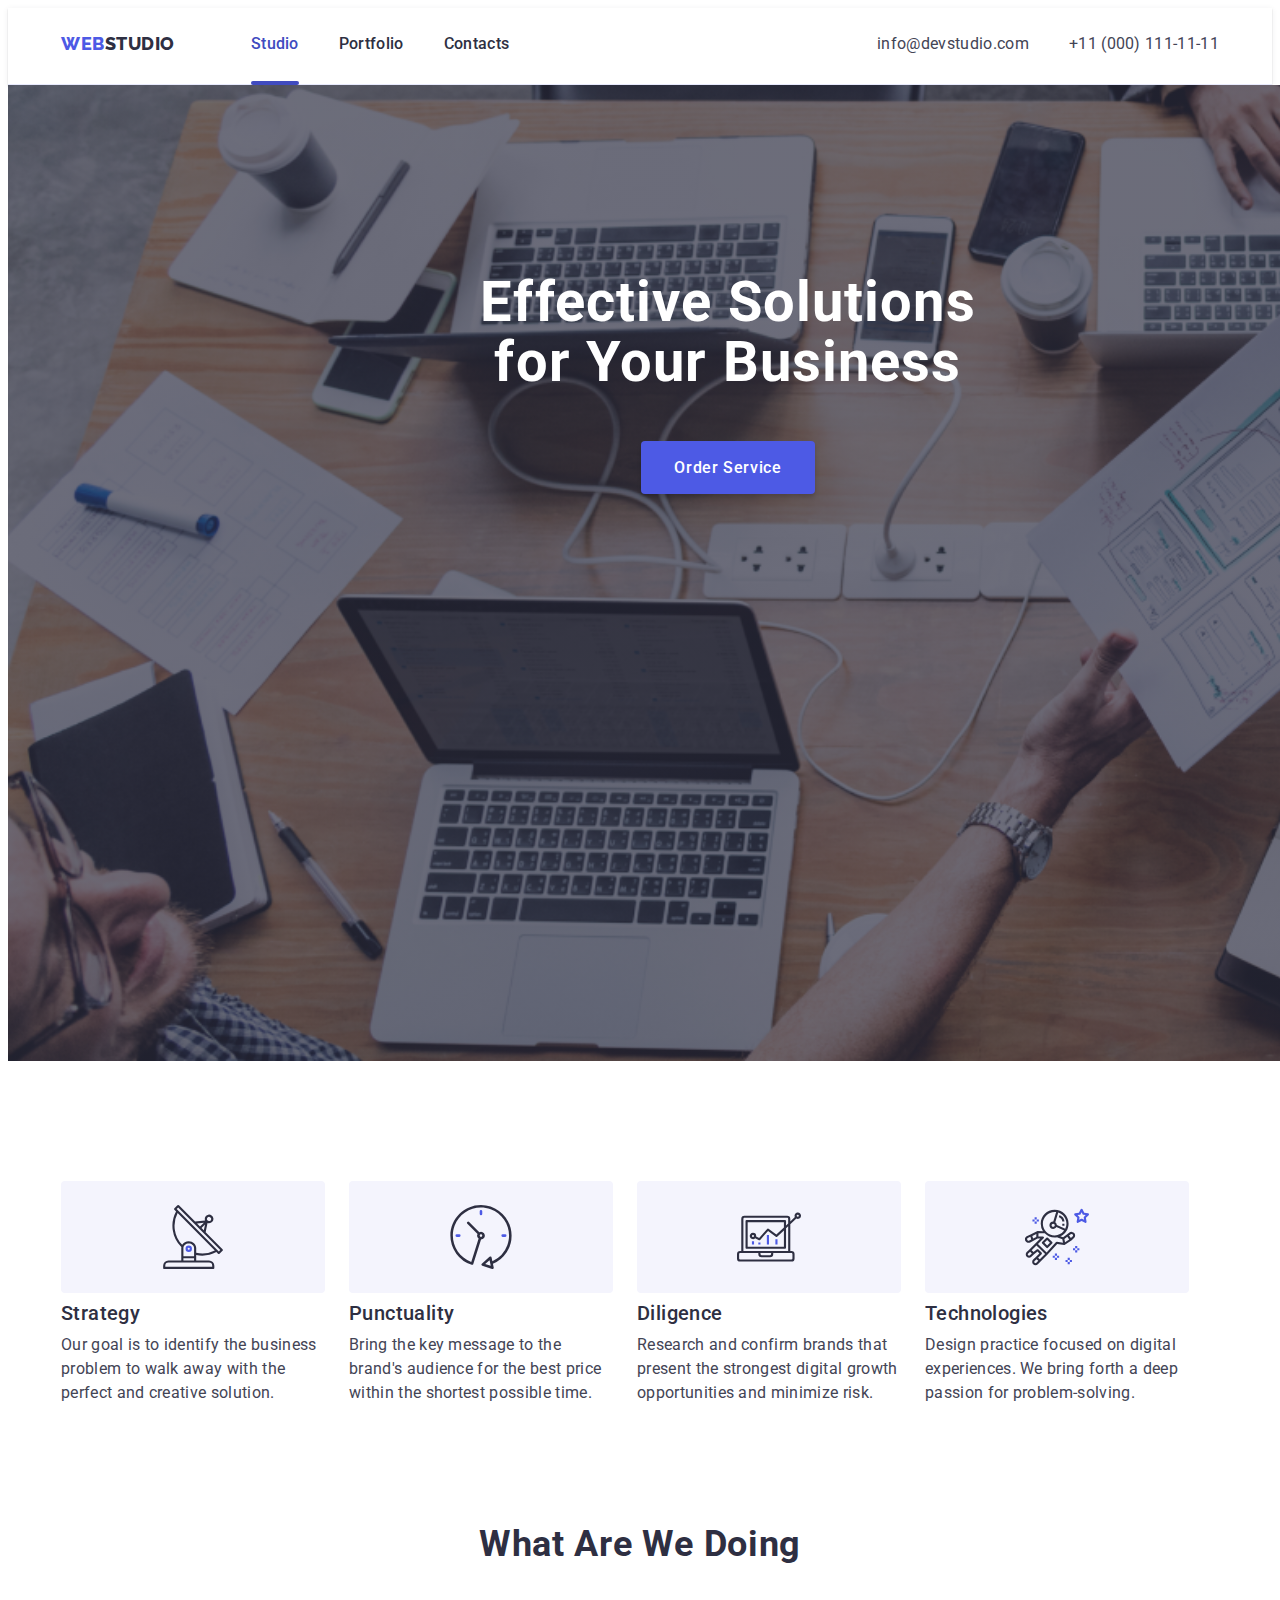
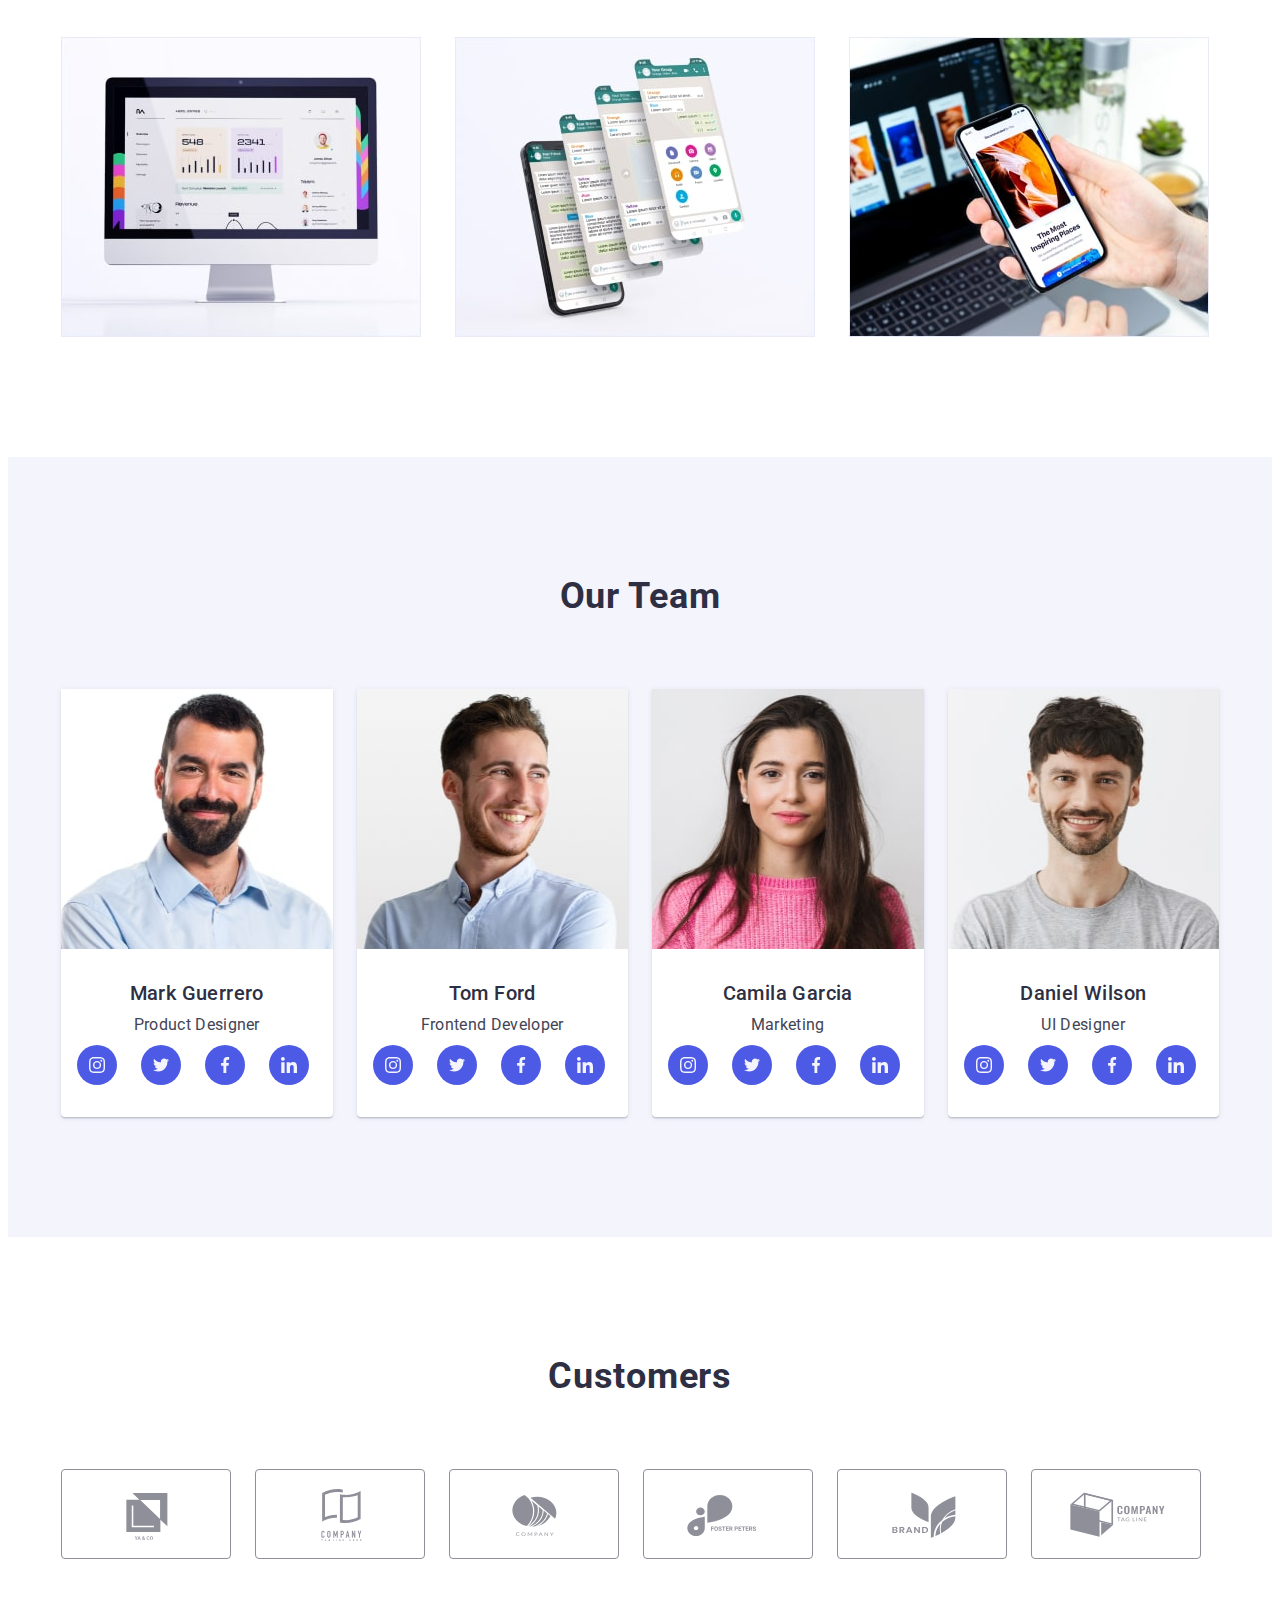
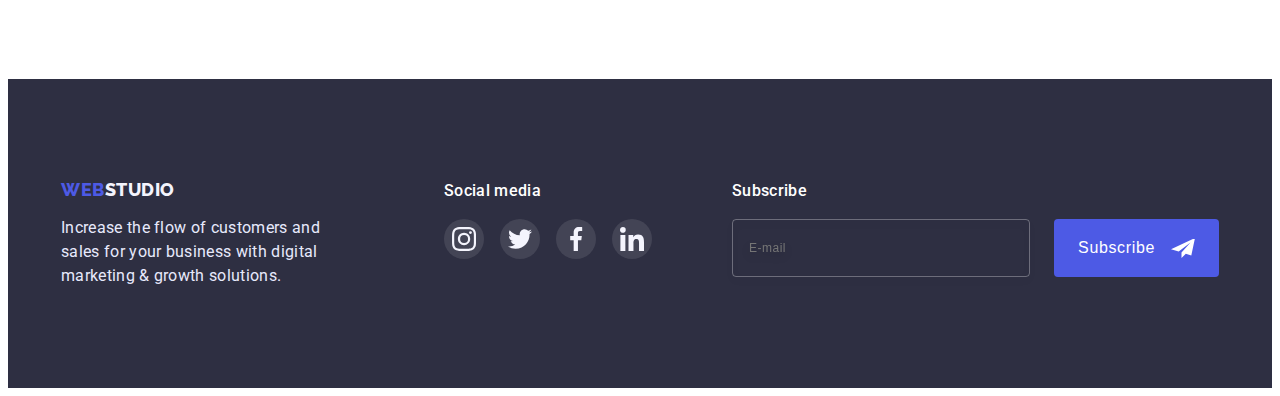
==== commit 0fe28896: "поміняв тип кнопки у футері" ====
--- a/index.html
+++ b/index.html
@@ -459,7 +459,7 @@
           <p class="subscribe-text">Subscribe</p>
           <div class="subscribe-buttons">
             <input class="subscribe-input" type="text" placeholder="E-mail" />
-            <button class="subscribe-button" type="button">
+            <button class="subscribe-button" type="submit">
               <span class="subscribe-span">Subscribe</span>
               <svg class="subscribe-svg" width="24" height="24">
                 <use href="./images/svg/sprite.svg#icon-send"></use>
--- a/css/style.css
+++ b/css/style.css
@@ -546,7 +546,7 @@
   line-height: 2;
   letter-spacing: 0.04em;
   color: rgba(255, 255, 255, 0.6);
-  padding: 8px 212px 8px 16px;
+  padding: 8px 16px;
   margin-right: 24px;
 }
 
@@ -789,7 +789,7 @@
   display: block;
   margin-left: auto;
   margin-right: auto;
-  width: 169px;
+  min-width: 169px;
 }
 
 /* $$$$$$$$$$$$$$$$$$$$ /BACKDROP $$$$$$$$$$$$$$$$$$$$ */
